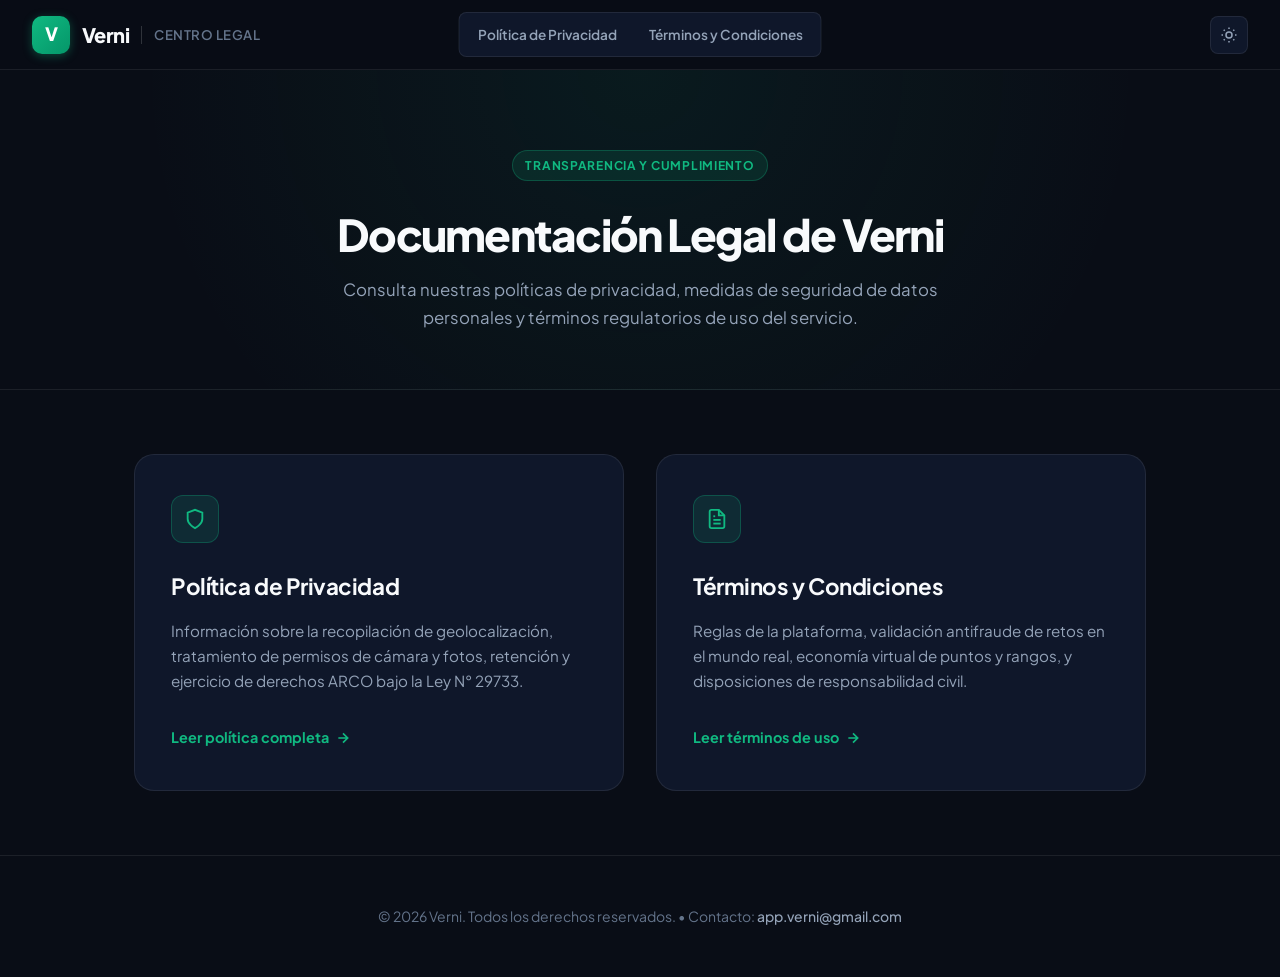
==== index.html @ b63ef439 "feat: inicializar portal legal verni" ====
<!DOCTYPE html>
<html lang="es">
<head>
  <meta charset="UTF-8">
  <meta name="viewport" content="width=device-width, initial-scale=1.0">
  <title>Portal Legal | Verni</title>
  <meta name="description" content="Términos y Condiciones de Uso y Política de Privacidad de la aplicación móvil Verni.">
  <link rel="stylesheet" href="style.css">
</head>
<body>

  <!-- Navbar -->
  <header class="navbar">
    <a href="index.html" class="nav-brand">
      <div class="brand-badge">V</div>
      <span class="brand-name">Verni</span>
      <div class="brand-divider"></div>
      <span class="brand-section">Centro Legal</span>
    </a>
    <nav class="nav-tabs">
      <a href="privacy.html" class="nav-tab">Política de Privacidad</a>
      <a href="terms.html" class="nav-tab">Términos y Condiciones</a>
    </nav>
    <div class="nav-actions">
      <button class="theme-toggle-btn" id="theme-toggle" aria-label="Cambiar tema">
        <svg viewBox="0 0 24 24"><circle cx="12" cy="12" r="4"/><path d="M12 2v2m0 16v2M4.93 4.93l1.41 1.41m11.32 11.32l1.41 1.41M2 12h2m16 0h2M6.34 17.66l-1.41 1.41M19.07 4.93l-1.41 1.41"/></svg>
      </button>
    </div>
  </header>

  <main style="margin-top: var(--header-height);">
    <section class="portal-hero-container">
      <div class="badge-tag">Transparencia y Cumplimiento</div>
      <h1 class="portal-hero-title">Documentación Legal de Verni</h1>
      <p class="portal-hero-subtitle">
        Consulta nuestras políticas de privacidad, medidas de seguridad de datos personales y términos regulatorios de uso del servicio.
      </p>
    </section>

    <div class="portal-grid-container">
      <!-- Card Privacy -->
      <a href="privacy.html" class="portal-card-item">
        <div>
          <div class="card-icon-wrapper">
            <svg viewBox="0 0 24 24">
              <path d="M12 22s8-4 8-10V5l-8-3-8 3v7c0 6 8 10 8 10z"/>
            </svg>
          </div>
          <h2 class="card-title">Política de Privacidad</h2>
          <p class="card-desc">
            Información sobre la recopilación de geolocalización, tratamiento de permisos de cámara y fotos, retención y ejercicio de derechos ARCO bajo la Ley N° 29733.
          </p>
        </div>
        <div class="card-action-link">
          <span>Leer política completa</span>
          <svg viewBox="0 0 24 24"><path d="M5 12h14M12 5l7 7-7 7"/></svg>
        </div>
      </a>

      <!-- Card Terms -->
      <a href="terms.html" class="portal-card-item">
        <div>
          <div class="card-icon-wrapper">
            <svg viewBox="0 0 24 24">
              <path d="M14 2H6a2 2 0 0 0-2 2v16a2 2 0 0 0 2 2h12a2 2 0 0 0 2-2V8z"/>
              <polyline points="14 2 14 8 20 8"/>
              <line x1="16" y1="13" x2="8" y2="13"/>
              <line x1="16" y1="17" x2="8" y2="17"/>
              <polyline points="10 9 9 9 8 9"/>
            </svg>
          </div>
          <h2 class="card-title">Términos y Condiciones</h2>
          <p class="card-desc">
            Reglas de la plataforma, validación antifraude de retos en el mundo real, economía virtual de puntos y rangos, y disposiciones de responsabilidad civil.
          </p>
        </div>
        <div class="card-action-link">
          <span>Leer términos de uso</span>
          <svg viewBox="0 0 24 24"><path d="M5 12h14M12 5l7 7-7 7"/></svg>
        </div>
      </a>
    </div>

    <footer class="footer-wrapper">
      <p>&copy; 2026 Verni. Todos los derechos reservados. &bull; Contacto: <a href="mailto:app.verni@gmail.com">app.verni@gmail.com</a></p>
    </footer>
  </main>

  <script src="app.js"></script>
</body>
</html>
---- style.css ----
@import url('https://fonts.googleapis.com/css2?family=Plus+Jakarta+Sans:wght@300;400;500;600;700;800&family=JetBrains+Mono:wght@400;500&display=swap');

:root {
  --bg-base: #090d16;
  --bg-surface: #0f172a;
  --bg-card: #141f36;
  --bg-card-hover: #1b2949;
  --bg-subtle: #1e293b;
  
  --border-subtle: rgba(255, 255, 255, 0.08);
  --border-strong: rgba(255, 255, 255, 0.16);
  --border-focus: #10b981;

  --text-primary: #f8fafc;
  --text-secondary: #94a3b8;
  --text-muted: #64748b;
  
  --accent-emerald: #10b981;
  --accent-emerald-subtle: rgba(16, 185, 129, 0.12);
  --accent-emerald-border: rgba(16, 185, 129, 0.28);
  --accent-teal: #06b6d4;

  --header-height: 70px;
  --sidebar-width: 290px;
  
  --radius-xs: 6px;
  --radius-sm: 8px;
  --radius-md: 12px;
  --radius-lg: 20px;

  --shadow-subtle: 0 4px 20px -2px rgba(0, 0, 0, 0.5);
  --shadow-glow: 0 0 30px rgba(16, 185, 129, 0.15);
}

[data-theme="light"] {
  --bg-base: #f8fafc;
  --bg-surface: #ffffff;
  --bg-card: #ffffff;
  --bg-card-hover: #f1f5f9;
  --bg-subtle: #e2e8f0;
  
  --border-subtle: rgba(15, 23, 42, 0.08);
  --border-strong: rgba(15, 23, 42, 0.14);
  --border-focus: #059669;

  --text-primary: #0f172a;
  --text-secondary: #475569;
  --text-muted: #94a3b8;
  
  --accent-emerald: #059669;
  --accent-emerald-subtle: rgba(5, 150, 105, 0.08);
  --accent-emerald-border: rgba(5, 150, 105, 0.22);
  --accent-teal: #0891b2;

  --shadow-subtle: 0 4px 20px -2px rgba(15, 23, 42, 0.06);
  --shadow-glow: 0 0 30px rgba(5, 150, 105, 0.08);
}

* {
  box-sizing: border-box;
  margin: 0;
  padding: 0;
}

html {
  scroll-behavior: smooth;
  scroll-padding-top: calc(var(--header-height) + 24px);
}

body {
  font-family: 'Plus Jakarta Sans', -apple-system, BlinkMacSystemFont, 'Segoe UI', Roboto, sans-serif;
  background-color: var(--bg-base);
  color: var(--text-secondary);
  line-height: 1.75;
  -webkit-font-smoothing: antialiased;
  -moz-osx-font-smoothing: grayscale;
}

/* Header & Navbar */
.navbar {
  position: fixed;
  top: 0;
  left: 0;
  right: 0;
  height: var(--header-height);
  background-color: rgba(9, 13, 22, 0.85);
  backdrop-filter: blur(16px);
  -webkit-backdrop-filter: blur(16px);
  border-bottom: 1px solid var(--border-subtle);
  z-index: 1000;
  display: flex;
  align-items: center;
  justify-content: space-between;
  padding: 0 2rem;
  transition: background-color 0.2s ease, border-color 0.2s ease;
}

[data-theme="light"] .navbar {
  background-color: rgba(255, 255, 255, 0.85);
}

.nav-brand {
  display: flex;
  align-items: center;
  gap: 12px;
  text-decoration: none;
}

.nav-brand .brand-badge {
  width: 38px;
  height: 38px;
  background: linear-gradient(135deg, #10b981 0%, #059669 100%);
  border-radius: 10px;
  display: flex;
  align-items: center;
  justify-content: center;
  color: #ffffff;
  font-weight: 800;
  font-size: 1.15rem;
  letter-spacing: -0.02em;
  box-shadow: 0 2px 10px rgba(16, 185, 129, 0.35);
}

.nav-brand .brand-name {
  font-size: 1.25rem;
  font-weight: 800;
  color: var(--text-primary);
  letter-spacing: -0.03em;
}

.nav-brand .brand-divider {
  width: 1px;
  height: 18px;
  background-color: var(--border-strong);
}

.nav-brand .brand-section {
  font-size: 0.825rem;
  font-weight: 600;
  color: var(--text-muted);
  letter-spacing: 0.04em;
  text-transform: uppercase;
}

/* Navigation Segment Controls */
.nav-tabs {
  position: absolute;
  left: 50%;
  transform: translateX(-50%);
  display: flex;
  align-items: center;
  background-color: var(--bg-surface);
  border: 1px solid var(--border-subtle);
  border-radius: var(--radius-sm);
  padding: 4px;
  gap: 4px;
}

.nav-tab {
  padding: 6px 14px;
  border-radius: var(--radius-xs);
  font-size: 0.85rem;
  font-weight: 600;
  color: var(--text-secondary);
  text-decoration: none;
  transition: all 0.15s ease;
  display: inline-flex;
  align-items: center;
  gap: 8px;
}

.nav-tab:hover:not(.active) {
  color: var(--text-primary);
  background-color: var(--bg-card);
}

.nav-tab.active {
  background-color: var(--accent-emerald);
  color: #ffffff;
  box-shadow: 0 2px 8px rgba(16, 185, 129, 0.3);
}

.nav-actions {
  display: flex;
  align-items: center;
  gap: 10px;
}

.theme-toggle-btn {
  background: var(--bg-surface);
  border: 1px solid var(--border-subtle);
  color: var(--text-secondary);
  width: 38px;
  height: 38px;
  border-radius: var(--radius-sm);
  cursor: pointer;
  display: inline-flex;
  align-items: center;
  justify-content: center;
  transition: all 0.15s ease;
}

.theme-toggle-btn:hover {
  color: var(--text-primary);
  border-color: var(--border-strong);
}

.theme-toggle-btn svg {
  width: 18px;
  height: 18px;
  stroke: currentColor;
  stroke-width: 2;
  fill: none;
}

/* Layout */
.layout-wrapper {
  max-width: 1360px;
  margin: var(--header-height) auto 0;
  display: flex;
  min-height: calc(100vh - var(--header-height));
}

/* Sidebar Navigation */
.sidebar {
  width: var(--sidebar-width);
  position: sticky;
  top: var(--header-height);
  height: calc(100vh - var(--header-height));
  overflow-y: auto;
  padding: 2.25rem 1.25rem;
  border-right: 1px solid var(--border-subtle);
  flex-shrink: 0;
}

.sidebar::-webkit-scrollbar {
  width: 5px;
}
.sidebar::-webkit-scrollbar-thumb {
  background: var(--border-strong);
  border-radius: 99px;
}

.sidebar-header {
  font-size: 0.725rem;
  font-weight: 700;
  text-transform: uppercase;
  letter-spacing: 0.1em;
  color: var(--text-muted);
  margin-bottom: 1rem;
  padding-left: 0.75rem;
}

.toc-list {
  list-style: none;
  display: flex;
  flex-direction: column;
  gap: 2px;
}

.toc-item a {
  display: flex;
  align-items: baseline;
  gap: 8px;
  padding: 8px 12px;
  font-size: 0.85rem;
  font-weight: 500;
  color: var(--text-secondary);
  text-decoration: none;
  border-radius: var(--radius-xs);
  transition: all 0.12s ease;
  line-height: 1.4;
}

.toc-item a:hover {
  color: var(--text-primary);
  background-color: var(--bg-card);
}

.toc-item a.active {
  color: var(--accent-emerald);
  font-weight: 600;
  background-color: var(--accent-emerald-subtle);
}

.toc-num {
  font-size: 0.75rem;
  font-weight: 700;
  opacity: 0.7;
}

/* Main Content Area */
.main-content {
  flex: 1;
  padding: 3.5rem 4rem 5rem;
  max-width: 900px;
}

/* Document Header */
.doc-header {
  margin-bottom: 3.5rem;
  padding-bottom: 2rem;
  border-bottom: 1px solid var(--border-subtle);
}

.badge-tag {
  display: inline-flex;
  align-items: center;
  gap: 6px;
  font-size: 0.75rem;
  font-weight: 700;
  text-transform: uppercase;
  letter-spacing: 0.06em;
  color: var(--accent-emerald);
  background-color: var(--accent-emerald-subtle);
  border: 1px solid var(--accent-emerald-border);
  padding: 4px 12px;
  border-radius: 99px;
  margin-bottom: 1.25rem;
}

.doc-title {
  font-size: 2.25rem;
  font-weight: 800;
  color: var(--text-primary);
  letter-spacing: -0.035em;
  line-height: 1.2;
  margin-bottom: 0.75rem;
}

.doc-meta {
  font-size: 0.9rem;
  color: var(--text-muted);
}

/* Legal Sections */
.legal-section {
  margin-bottom: 3rem;
  scroll-margin-top: calc(var(--header-height) + 28px);
}

.legal-section h2 {
  font-size: 1.35rem;
  font-weight: 700;
  color: var(--text-primary);
  letter-spacing: -0.02em;
  margin-bottom: 1.15rem;
  display: flex;
  align-items: baseline;
  gap: 10px;
}

.legal-section h2 .sec-index {
  color: var(--accent-emerald);
  font-weight: 800;
  font-size: 1.15rem;
}

.legal-section h3 {
  font-size: 1.05rem;
  font-weight: 700;
  color: var(--text-primary);
  margin: 1.75rem 0 0.85rem;
}

.legal-section p {
  margin-bottom: 1rem;
  color: var(--text-secondary);
  font-size: 0.975rem;
  line-height: 1.8;
}

.legal-section strong {
  color: var(--text-primary);
  font-weight: 600;
}

.legal-section a {
  color: var(--accent-emerald);
  text-decoration: none;
  font-weight: 500;
}

.legal-section a:hover {
  text-decoration: underline;
}

.legal-section ul {
  list-style: none;
  margin: 1rem 0 1.5rem 0;
  display: flex;
  flex-direction: column;
  gap: 0.75rem;
}

.legal-section ul li {
  position: relative;
  padding-left: 1.5rem;
  font-size: 0.95rem;
  color: var(--text-secondary);
}

.legal-section ul li::before {
  content: "";
  position: absolute;
  left: 0.25rem;
  top: 0.65rem;
  width: 6px;
  height: 6px;
  border-radius: 50%;
  background-color: var(--accent-emerald);
}

/* Permissions Code Badges */
.perm-code {
  font-family: 'JetBrains Mono', monospace;
  font-size: 0.8rem;
  font-weight: 500;
  background-color: var(--bg-card);
  color: var(--accent-emerald);
  border: 1px solid var(--border-subtle);
  padding: 3px 8px;
  border-radius: var(--radius-xs);
  display: inline-block;
  margin-right: 4px;
}

/* Callouts / Highlights */
.callout-box {
  background-color: var(--bg-card);
  border: 1px solid var(--border-subtle);
  border-left: 4px solid var(--accent-emerald);
  border-radius: var(--radius-sm);
  padding: 1.35rem 1.5rem;
  margin: 1.75rem 0;
}

.callout-box .callout-heading {
  font-size: 0.95rem;
  font-weight: 700;
  color: var(--text-primary);
  margin-bottom: 0.5rem;
}

.callout-box p {
  margin-bottom: 0.5rem;
}

.callout-box p:last-child {
  margin-bottom: 0;
}

/* Clean Data Table */
.table-container {
  overflow-x: auto;
  margin: 1.75rem 0;
  border: 1px solid var(--border-subtle);
  border-radius: var(--radius-md);
  background-color: var(--bg-surface);
}

.clean-table {
  width: 100%;
  border-collapse: collapse;
  text-align: left;
  font-size: 0.9rem;
}

.clean-table th {
  background-color: var(--bg-card);
  color: var(--text-primary);
  font-weight: 700;
  padding: 14px 18px;
  border-bottom: 1px solid var(--border-subtle);
  letter-spacing: 0.02em;
  font-size: 0.825rem;
  text-transform: uppercase;
}

.clean-table td {
  padding: 14px 18px;
  border-bottom: 1px solid var(--border-subtle);
  color: var(--text-secondary);
  vertical-align: top;
  line-height: 1.6;
}

.clean-table tr:last-child td {
  border-bottom: none;
}

.clean-table tr:hover td {
  background-color: var(--bg-card);
}

/* Portal Landing Cards */
.portal-hero-container {
  text-align: center;
  padding: 5rem 1.5rem 3.5rem;
  border-bottom: 1px solid var(--border-subtle);
  background: radial-gradient(circle at 50% 0%, rgba(16, 185, 129, 0.08), transparent 70%);
}

.portal-hero-title {
  font-size: 2.75rem;
  font-weight: 800;
  color: var(--text-primary);
  letter-spacing: -0.04em;
  margin-top: 0.5rem;
  line-height: 1.15;
}

.portal-hero-subtitle {
  font-size: 1.05rem;
  color: var(--text-secondary);
  max-width: 620px;
  margin: 1rem auto 0;
  line-height: 1.7;
}

.portal-grid-container {
  display: grid;
  grid-template-columns: repeat(auto-fit, minmax(340px, 1fr));
  gap: 2rem;
  max-width: 1060px;
  margin: 4rem auto;
  padding: 0 1.5rem;
}

.portal-card-item {
  background-color: var(--bg-surface);
  border: 1px solid var(--border-subtle);
  border-radius: var(--radius-lg);
  padding: 2.5rem 2.25rem;
  text-decoration: none;
  display: flex;
  flex-direction: column;
  justify-content: space-between;
  transition: all 0.2s ease;
  position: relative;
  overflow: hidden;
}

.portal-card-item::before {
  content: "";
  position: absolute;
  top: 0;
  left: 0;
  right: 0;
  height: 2px;
  background: linear-gradient(90deg, transparent, var(--accent-emerald), transparent);
  opacity: 0;
  transition: opacity 0.2s ease;
}

.portal-card-item:hover {
  transform: translateY(-4px);
  border-color: var(--border-strong);
  background-color: var(--bg-card);
  box-shadow: var(--shadow-subtle);
}

.portal-card-item:hover::before {
  opacity: 1;
}

.card-icon-wrapper {
  width: 48px;
  height: 48px;
  border-radius: var(--radius-md);
  background-color: var(--accent-emerald-subtle);
  border: 1px solid var(--accent-emerald-border);
  display: inline-flex;
  align-items: center;
  justify-content: center;
  color: var(--accent-emerald);
  margin-bottom: 1.5rem;
}

.card-icon-wrapper svg {
  width: 22px;
  height: 22px;
  stroke: currentColor;
  stroke-width: 2;
  fill: none;
}

.card-title {
  font-size: 1.4rem;
  font-weight: 700;
  color: var(--text-primary);
  letter-spacing: -0.02em;
  margin-bottom: 0.75rem;
}

.card-desc {
  font-size: 0.95rem;
  color: var(--text-secondary);
  line-height: 1.65;
  margin-bottom: 2rem;
}

.card-action-link {
  font-size: 0.9rem;
  font-weight: 700;
  color: var(--accent-emerald);
  display: inline-flex;
  align-items: center;
  gap: 6px;
}

.card-action-link svg {
  width: 16px;
  height: 16px;
  stroke: currentColor;
  stroke-width: 2.5;
  fill: none;
  transition: transform 0.15s ease;
}

.portal-card-item:hover .card-action-link svg {
  transform: translateX(4px);
}

/* Footer */
.footer-wrapper {
  border-top: 1px solid var(--border-subtle);
  padding: 3rem 1.5rem;
  text-align: center;
  color: var(--text-muted);
  font-size: 0.875rem;
  margin-top: 4rem;
}

.footer-wrapper a {
  color: var(--text-secondary);
  text-decoration: none;
  font-weight: 500;
}

.footer-wrapper a:hover {
  color: var(--accent-emerald);
}

/* Scroll To Top */
.scroll-top-btn {
  position: fixed;
  bottom: 2rem;
  right: 2rem;
  width: 42px;
  height: 42px;
  border-radius: var(--radius-sm);
  background-color: var(--bg-surface);
  border: 1px solid var(--border-strong);
  color: var(--text-secondary);
  box-shadow: var(--shadow-subtle);
  cursor: pointer;
  display: inline-flex;
  align-items: center;
  justify-content: center;
  opacity: 0;
  visibility: hidden;
  transition: all 0.2s ease;
  z-index: 900;
}

.scroll-top-btn.visible {
  opacity: 1;
  visibility: visible;
}

.scroll-top-btn:hover {
  color: var(--accent-emerald);
  border-color: var(--accent-emerald);
}

.scroll-top-btn svg {
  width: 18px;
  height: 18px;
  stroke: currentColor;
  stroke-width: 2.5;
  fill: none;
}

/* Responsive */
@media (max-width: 1024px) {
  .sidebar {
    display: none;
  }
  .main-content {
    padding: 2.5rem 1.5rem;
  }
}

@media (max-width: 640px) {
  .navbar {
    padding: 0 0.75rem;
  }
  .brand-name, .brand-divider, .brand-section {
    display: none;
  }
  .nav-tabs {
    position: static;
    transform: none;
  }
  .doc-title {
    font-size: 1.85rem;
  }
  .portal-hero-title {
    font-size: 2rem;
  }
  .nav-tab {
    padding: 6px 10px;
    font-size: 0.78rem;
  }
}
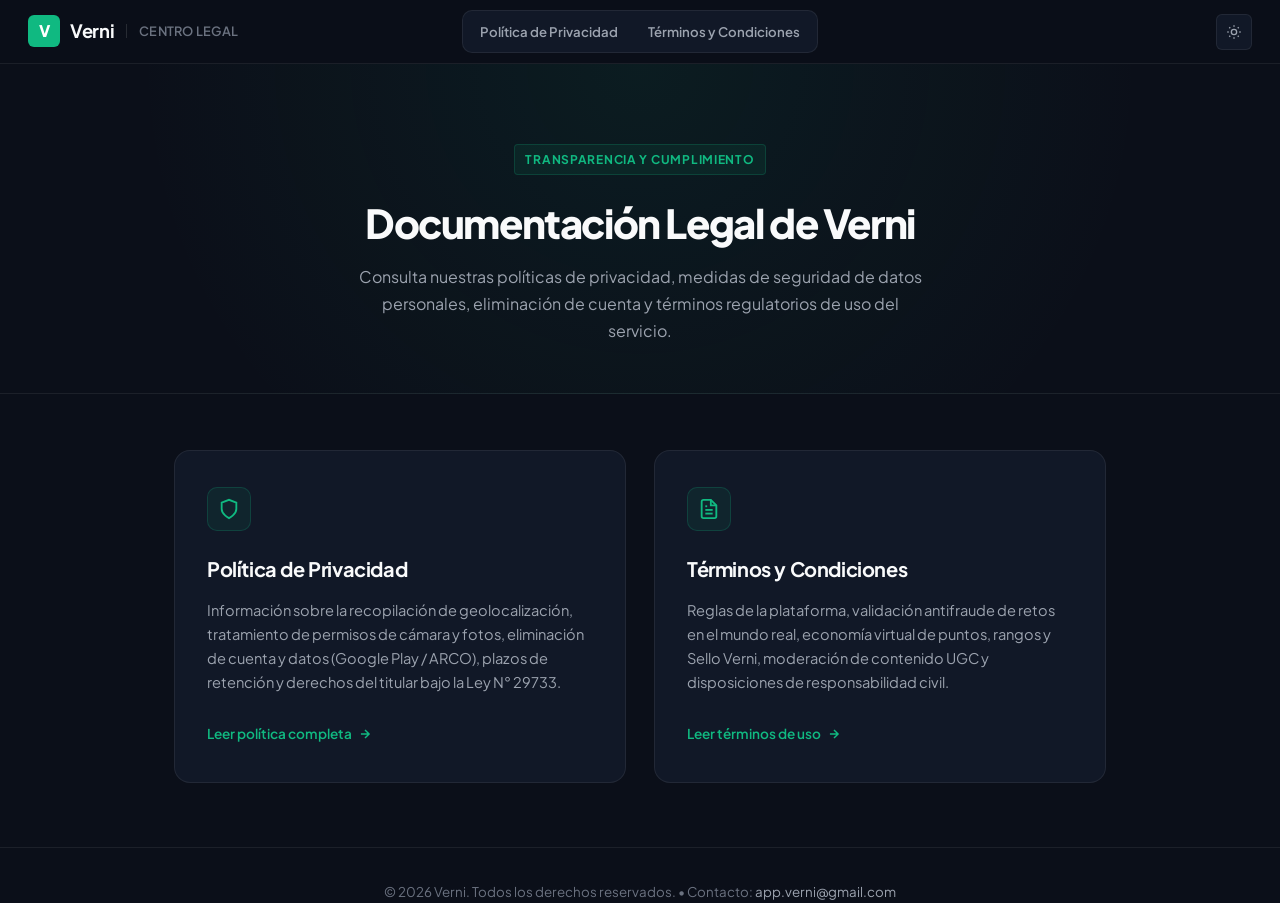
==== commit 45dcf992: "docs: actualizar politicas de privacidad con ancla delete-account y diseno responsive" ====
--- a/index.html
+++ b/index.html
@@ -3,7 +3,7 @@
 <head>
   <meta charset="UTF-8">
   <meta name="viewport" content="width=device-width, initial-scale=1.0">
-  <title>Portal Legal | Verni</title>
+  <title>Centro Legal y Normativo | Verni</title>
   <meta name="description" content="Términos y Condiciones de Uso y Política de Privacidad de la aplicación móvil Verni.">
   <link rel="stylesheet" href="style.css">
 </head>
@@ -18,8 +18,14 @@
       <span class="brand-section">Centro Legal</span>
     </a>
     <nav class="nav-tabs">
-      <a href="privacy.html" class="nav-tab">Política de Privacidad</a>
-      <a href="terms.html" class="nav-tab">Términos y Condiciones</a>
+      <a href="privacy.html" class="nav-tab">
+        <span class="nav-tab-full">Política de Privacidad</span>
+        <span class="nav-tab-short">Privacidad</span>
+      </a>
+      <a href="terms.html" class="nav-tab">
+        <span class="nav-tab-full">Términos y Condiciones</span>
+        <span class="nav-tab-short">Términos</span>
+      </a>
     </nav>
     <div class="nav-actions">
       <button class="theme-toggle-btn" id="theme-toggle" aria-label="Cambiar tema">
@@ -33,7 +39,7 @@
       <div class="badge-tag">Transparencia y Cumplimiento</div>
       <h1 class="portal-hero-title">Documentación Legal de Verni</h1>
       <p class="portal-hero-subtitle">
-        Consulta nuestras políticas de privacidad, medidas de seguridad de datos personales y términos regulatorios de uso del servicio.
+        Consulta nuestras políticas de privacidad, medidas de seguridad de datos personales, eliminación de cuenta y términos regulatorios de uso del servicio.
       </p>
     </section>
 
@@ -48,7 +54,7 @@
           </div>
           <h2 class="card-title">Política de Privacidad</h2>
           <p class="card-desc">
-            Información sobre la recopilación de geolocalización, tratamiento de permisos de cámara y fotos, retención y ejercicio de derechos ARCO bajo la Ley N° 29733.
+            Información sobre la recopilación de geolocalización, tratamiento de permisos de cámara y fotos, eliminación de cuenta y datos (Google Play / ARCO), plazos de retención y derechos del titular bajo la Ley N° 29733.
           </p>
         </div>
         <div class="card-action-link">
@@ -71,7 +77,7 @@
           </div>
           <h2 class="card-title">Términos y Condiciones</h2>
           <p class="card-desc">
-            Reglas de la plataforma, validación antifraude de retos en el mundo real, economía virtual de puntos y rangos, y disposiciones de responsabilidad civil.
+            Reglas de la plataforma, validación antifraude de retos en el mundo real, economía virtual de puntos, rangos y Sello Verni, moderación de contenido UGC y disposiciones de responsabilidad civil.
           </p>
         </div>
         <div class="card-action-link">
--- a/style.css
+++ b/style.css
@@ -1,59 +1,58 @@
-@import url('https://fonts.googleapis.com/css2?family=Plus+Jakarta+Sans:wght@300;400;500;600;700;800&family=JetBrains+Mono:wght@400;500&display=swap');
+@import url('https://fonts.googleapis.com/css2?family=Plus+Jakarta+Sans:ital,wght@0,400;0,500;0,600;0,700;0,800;1,400&family=JetBrains+Mono:wght@400;500&display=swap');
 
 :root {
-  --bg-base: #090d16;
-  --bg-surface: #0f172a;
-  --bg-card: #141f36;
-  --bg-card-hover: #1b2949;
-  --bg-subtle: #1e293b;
+  /* Dark Theme (Default) */
+  --bg-base: #0b0f19;
+  --bg-surface: #111827;
+  --bg-card: #162032;
+  --bg-card-subtle: #1a253c;
+  --bg-accent-soft: rgba(16, 185, 129, 0.08);
   
-  --border-subtle: rgba(255, 255, 255, 0.08);
-  --border-strong: rgba(255, 255, 255, 0.16);
+  --border-subtle: rgba(255, 255, 255, 0.07);
+  --border-medium: rgba(255, 255, 255, 0.12);
   --border-focus: #10b981;
 
-  --text-primary: #f8fafc;
-  --text-secondary: #94a3b8;
-  --text-muted: #64748b;
+  --text-primary: #f9fafb;
+  --text-secondary: #9ca3af;
+  --text-muted: #6b7280;
+  --text-inverse: #0b0f19;
   
   --accent-emerald: #10b981;
-  --accent-emerald-subtle: rgba(16, 185, 129, 0.12);
-  --accent-emerald-border: rgba(16, 185, 129, 0.28);
-  --accent-teal: #06b6d4;
-
-  --header-height: 70px;
-  --sidebar-width: 290px;
+  --accent-emerald-dark: #059669;
+  --accent-emerald-glow: rgba(16, 185, 129, 0.18);
   
-  --radius-xs: 6px;
-  --radius-sm: 8px;
-  --radius-md: 12px;
-  --radius-lg: 20px;
-
-  --shadow-subtle: 0 4px 20px -2px rgba(0, 0, 0, 0.5);
-  --shadow-glow: 0 0 30px rgba(16, 185, 129, 0.15);
+  --header-height: 64px;
+  --sidebar-width: 280px;
+  --content-max-width: 780px;
+  
+  --radius-xs: 4px;
+  --radius-sm: 6px;
+  --radius-md: 10px;
+  --radius-lg: 16px;
+  
+  --font-sans: 'Plus Jakarta Sans', -apple-system, BlinkMacSystemFont, 'Segoe UI', Roboto, Helvetica, Arial, sans-serif;
+  --font-mono: 'JetBrains Mono', ui-monospace, SFMono-Regular, Menlo, Monaco, Consolas, monospace;
 }
 
 [data-theme="light"] {
-  --bg-base: #f8fafc;
+  --bg-base: #fcfdfd;
   --bg-surface: #ffffff;
-  --bg-card: #ffffff;
-  --bg-card-hover: #f1f5f9;
-  --bg-subtle: #e2e8f0;
+  --bg-card: #f8fafc;
+  --bg-card-subtle: #f1f5f9;
+  --bg-accent-soft: rgba(16, 185, 129, 0.07);
   
-  --border-subtle: rgba(15, 23, 42, 0.08);
-  --border-strong: rgba(15, 23, 42, 0.14);
+  --border-subtle: #e2e8f0;
+  --border-medium: #cbd5e1;
   --border-focus: #059669;
 
   --text-primary: #0f172a;
   --text-secondary: #475569;
   --text-muted: #94a3b8;
+  --text-inverse: #ffffff;
   
   --accent-emerald: #059669;
-  --accent-emerald-subtle: rgba(5, 150, 105, 0.08);
-  --accent-emerald-border: rgba(5, 150, 105, 0.22);
-  --accent-teal: #0891b2;
-
-  --shadow-subtle: 0 4px 20px -2px rgba(15, 23, 42, 0.06);
-  --shadow-glow: 0 0 30px rgba(5, 150, 105, 0.08);
+  --accent-emerald-dark: #047857;
+  --accent-emerald-glow: rgba(5, 150, 105, 0.12);
 }
 
 * {
@@ -64,85 +63,94 @@
 
 html {
   scroll-behavior: smooth;
-  scroll-padding-top: calc(var(--header-height) + 24px);
+  scroll-padding-top: calc(var(--header-height) + 32px);
+  width: 100%;
+  max-width: 100vw;
+  overflow-x: hidden;
 }
 
 body {
-  font-family: 'Plus Jakarta Sans', -apple-system, BlinkMacSystemFont, 'Segoe UI', Roboto, sans-serif;
+  font-family: var(--font-sans);
   background-color: var(--bg-base);
   color: var(--text-secondary);
   line-height: 1.75;
   -webkit-font-smoothing: antialiased;
   -moz-osx-font-smoothing: grayscale;
-}
-
-/* Header & Navbar */
+  width: 100%;
+  max-width: 100vw;
+  overflow-x: hidden;
+  transition: background-color 0.25s ease, color 0.25s ease;
+}
+
+/* ─────────────────────────────────────────────────────────────
+   Header & Navbar (Clean, Corporate, Glassmorphism)
+   ───────────────────────────────────────────────────────────── */
 .navbar {
   position: fixed;
   top: 0;
   left: 0;
   right: 0;
   height: var(--header-height);
-  background-color: rgba(9, 13, 22, 0.85);
-  backdrop-filter: blur(16px);
-  -webkit-backdrop-filter: blur(16px);
+  background-color: rgba(11, 15, 25, 0.88);
+  backdrop-filter: blur(14px);
+  -webkit-backdrop-filter: blur(14px);
   border-bottom: 1px solid var(--border-subtle);
   z-index: 1000;
   display: flex;
   align-items: center;
   justify-content: space-between;
-  padding: 0 2rem;
-  transition: background-color 0.2s ease, border-color 0.2s ease;
+  padding: 0 1.75rem;
+  transition: background-color 0.25s ease, border-color 0.25s ease;
 }
 
 [data-theme="light"] .navbar {
-  background-color: rgba(255, 255, 255, 0.85);
+  background-color: rgba(252, 253, 253, 0.88);
 }
 
 .nav-brand {
   display: flex;
   align-items: center;
-  gap: 12px;
+  gap: 10px;
   text-decoration: none;
 }
 
 .nav-brand .brand-badge {
-  width: 38px;
-  height: 38px;
-  background: linear-gradient(135deg, #10b981 0%, #059669 100%);
-  border-radius: 10px;
+  width: 32px;
+  height: 32px;
+  background-color: var(--accent-emerald);
+  border-radius: var(--radius-sm);
   display: flex;
   align-items: center;
   justify-content: center;
   color: #ffffff;
   font-weight: 800;
+  font-size: 1rem;
+  letter-spacing: -0.02em;
+}
+
+.nav-brand .brand-name {
   font-size: 1.15rem;
+  font-weight: 700;
+  color: var(--text-primary);
   letter-spacing: -0.02em;
-  box-shadow: 0 2px 10px rgba(16, 185, 129, 0.35);
-}
-
-.nav-brand .brand-name {
-  font-size: 1.25rem;
-  font-weight: 800;
-  color: var(--text-primary);
-  letter-spacing: -0.03em;
 }
 
 .nav-brand .brand-divider {
   width: 1px;
-  height: 18px;
-  background-color: var(--border-strong);
+  height: 14px;
+  background-color: var(--border-medium);
+  margin: 0 2px;
 }
 
 .nav-brand .brand-section {
-  font-size: 0.825rem;
+  font-size: 0.8rem;
   font-weight: 600;
   color: var(--text-muted);
-  letter-spacing: 0.04em;
+  letter-spacing: 0.02em;
   text-transform: uppercase;
 }
 
-/* Navigation Segment Controls */
+/* Nav Tabs */
 .nav-tabs {
   position: absolute;
   left: 50%;
@@ -151,33 +159,35 @@
   align-items: center;
   background-color: var(--bg-surface);
   border: 1px solid var(--border-subtle);
-  border-radius: var(--radius-sm);
-  padding: 4px;
-  gap: 4px;
+  border-radius: var(--radius-md);
+  padding: 3px;
+  gap: 2px;
 }
 
 .nav-tab {
   padding: 6px 14px;
-  border-radius: var(--radius-xs);
-  font-size: 0.85rem;
+  border-radius: var(--radius-sm);
+  font-size: 0.825rem;
   font-weight: 600;
   color: var(--text-secondary);
   text-decoration: none;
   transition: all 0.15s ease;
   display: inline-flex;
   align-items: center;
-  gap: 8px;
 }
 
 .nav-tab:hover:not(.active) {
   color: var(--text-primary);
-  background-color: var(--bg-card);
+  background-color: var(--bg-card-subtle);
 }
 
 .nav-tab.active {
   background-color: var(--accent-emerald);
   color: #ffffff;
-  box-shadow: 0 2px 8px rgba(16, 185, 129, 0.3);
+}
+
+.nav-tab-short {
+  display: none;
 }
 
 .nav-actions {
@@ -190,8 +200,8 @@
   background: var(--bg-surface);
   border: 1px solid var(--border-subtle);
   color: var(--text-secondary);
-  width: 38px;
-  height: 38px;
+  width: 36px;
+  height: 36px;
   border-radius: var(--radius-sm);
   cursor: pointer;
   display: inline-flex;
@@ -202,74 +212,78 @@
 
 .theme-toggle-btn:hover {
   color: var(--text-primary);
-  border-color: var(--border-strong);
+  border-color: var(--border-medium);
 }
 
 .theme-toggle-btn svg {
-  width: 18px;
-  height: 18px;
+  width: 16px;
+  height: 16px;
   stroke: currentColor;
   stroke-width: 2;
   fill: none;
 }
 
-/* Layout */
+/* ─────────────────────────────────────────────────────────────
+   Main Layout Structure
+   ───────────────────────────────────────────────────────────── */
 .layout-wrapper {
-  max-width: 1360px;
+  max-width: 1240px;
   margin: var(--header-height) auto 0;
   display: flex;
   min-height: calc(100vh - var(--header-height));
-}
-
-/* Sidebar Navigation */
+  position: relative;
+}
+
+/* Sidebar Navigation (TOC) */
 .sidebar {
   width: var(--sidebar-width);
   position: sticky;
   top: var(--header-height);
   height: calc(100vh - var(--header-height));
   overflow-y: auto;
-  padding: 2.25rem 1.25rem;
+  padding: 2.5rem 1.25rem 2rem 1.5rem;
   border-right: 1px solid var(--border-subtle);
   flex-shrink: 0;
 }
 
 .sidebar::-webkit-scrollbar {
-  width: 5px;
+  width: 4px;
 }
 .sidebar::-webkit-scrollbar-thumb {
-  background: var(--border-strong);
-  border-radius: 99px;
+  background: var(--border-medium);
+  border-radius: 4px;
 }
 
 .sidebar-header {
   font-size: 0.725rem;
   font-weight: 700;
   text-transform: uppercase;
-  letter-spacing: 0.1em;
+  letter-spacing: 0.08em;
   color: var(--text-muted);
-  margin-bottom: 1rem;
-  padding-left: 0.75rem;
+  margin-bottom: 1.25rem;
+  padding-left: 0.5rem;
 }
 
 .toc-list {
   list-style: none;
   display: flex;
   flex-direction: column;
-  gap: 2px;
+  gap: 3px;
 }
 
 .toc-item a {
   display: flex;
-  align-items: baseline;
+  align-items: flex-start;
   gap: 8px;
-  padding: 8px 12px;
-  font-size: 0.85rem;
+  padding: 7px 10px;
+  border-radius: var(--radius-sm);
+  color: var(--text-muted);
+  text-decoration: none;
+  font-size: 0.835rem;
   font-weight: 500;
-  color: var(--text-secondary);
-  text-decoration: none;
-  border-radius: var(--radius-xs);
-  transition: all 0.12s ease;
   line-height: 1.4;
+  transition: all 0.15s ease;
+  border-left: 2px solid transparent;
 }
 
 .toc-item a:hover {
@@ -279,21 +293,24 @@
 
 .toc-item a.active {
   color: var(--accent-emerald);
+  background-color: var(--bg-accent-soft);
+  border-left-color: var(--accent-emerald);
   font-weight: 600;
-  background-color: var(--accent-emerald-subtle);
 }
 
 .toc-num {
+  font-family: var(--font-mono);
   font-size: 0.75rem;
-  font-weight: 700;
-  opacity: 0.7;
+  opacity: 0.75;
+  margin-top: 1px;
 }
 
 /* Main Content Area */
 .main-content {
   flex: 1;
-  padding: 3.5rem 4rem 5rem;
-  max-width: 900px;
+  max-width: var(--content-max-width);
+  padding: 3rem 3rem 6rem;
+  margin: 0 auto;
 }
 
 /* Document Header */
@@ -304,19 +321,17 @@
 }
 
 .badge-tag {
-  display: inline-flex;
-  align-items: center;
-  gap: 6px;
+  display: inline-block;
   font-size: 0.75rem;
   font-weight: 700;
   text-transform: uppercase;
   letter-spacing: 0.06em;
   color: var(--accent-emerald);
-  background-color: var(--accent-emerald-subtle);
-  border: 1px solid var(--accent-emerald-border);
-  padding: 4px 12px;
-  border-radius: 99px;
-  margin-bottom: 1.25rem;
+  background-color: var(--bg-accent-soft);
+  border: 1px solid rgba(16, 185, 129, 0.2);
+  padding: 4px 10px;
+  border-radius: var(--radius-xs);
+  margin-bottom: 1rem;
 }
 
 .doc-title {
@@ -325,48 +340,54 @@
   color: var(--text-primary);
   letter-spacing: -0.035em;
   line-height: 1.2;
-  margin-bottom: 0.75rem;
+  margin-bottom: 0.5rem;
 }
 
 .doc-meta {
   font-size: 0.9rem;
   color: var(--text-muted);
-}
-
-/* Legal Sections */
+  font-weight: 500;
+}
+
+/* ─────────────────────────────────────────────────────────────
+   Legal Content Typography & Structure
+   ───────────────────────────────────────────────────────────── */
 .legal-section {
-  margin-bottom: 3rem;
-  scroll-margin-top: calc(var(--header-height) + 28px);
+  margin-bottom: 3.5rem;
+  position: relative;
 }
 
 .legal-section h2 {
-  font-size: 1.35rem;
+  font-size: 1.25rem;
   font-weight: 700;
   color: var(--text-primary);
   letter-spacing: -0.02em;
   margin-bottom: 1.15rem;
   display: flex;
   align-items: baseline;
-  gap: 10px;
+  gap: 8px;
+  line-height: 1.35;
 }
 
 .legal-section h2 .sec-index {
   color: var(--accent-emerald);
   font-weight: 800;
-  font-size: 1.15rem;
+  font-family: var(--font-mono);
+  font-size: 1.05rem;
 }
 
 .legal-section h3 {
-  font-size: 1.05rem;
+  font-size: 0.98rem;
   font-weight: 700;
   color: var(--text-primary);
-  margin: 1.75rem 0 0.85rem;
+  margin: 1.75rem 0 0.75rem;
+  letter-spacing: -0.01em;
 }
 
 .legal-section p {
   margin-bottom: 1rem;
   color: var(--text-secondary);
-  font-size: 0.975rem;
+  font-size: 0.95rem;
   line-height: 1.8;
 }
 
@@ -379,81 +400,118 @@
   color: var(--accent-emerald);
   text-decoration: none;
   font-weight: 500;
+  border-bottom: 1px solid transparent;
+  transition: border-color 0.15s ease;
 }
 
 .legal-section a:hover {
-  text-decoration: underline;
+  border-bottom-color: var(--accent-emerald);
 }
 
 .legal-section ul {
   list-style: none;
-  margin: 1rem 0 1.5rem 0;
+  margin: 0.85rem 0 1.25rem 0;
   display: flex;
   flex-direction: column;
-  gap: 0.75rem;
+  gap: 0.65rem;
 }
 
 .legal-section ul li {
   position: relative;
-  padding-left: 1.5rem;
-  font-size: 0.95rem;
-  color: var(--text-secondary);
+  padding-left: 1.4rem;
+  font-size: 0.935rem;
+  color: var(--text-secondary);
+  line-height: 1.7;
 }
 
 .legal-section ul li::before {
   content: "";
   position: absolute;
-  left: 0.25rem;
+  left: 0.2rem;
   top: 0.65rem;
-  width: 6px;
-  height: 6px;
+  width: 5px;
+  height: 5px;
   border-radius: 50%;
   background-color: var(--accent-emerald);
 }
 
-/* Permissions Code Badges */
-.perm-code {
-  font-family: 'JetBrains Mono', monospace;
-  font-size: 0.8rem;
-  font-weight: 500;
-  background-color: var(--bg-card);
-  color: var(--accent-emerald);
-  border: 1px solid var(--border-subtle);
-  padding: 3px 8px;
-  border-radius: var(--radius-xs);
-  display: inline-block;
-  margin-right: 4px;
-}
-
-/* Callouts / Highlights */
+.legal-section ol {
+  margin: 0.85rem 0 1.25rem 1.4rem;
+  display: flex;
+  flex-direction: column;
+  gap: 0.65rem;
+  color: var(--text-secondary);
+  font-size: 0.935rem;
+  line-height: 1.7;
+}
+
+.legal-section ol li {
+  padding-left: 0.25rem;
+}
+
+/* Callouts / Highlight Boxes */
 .callout-box {
   background-color: var(--bg-card);
   border: 1px solid var(--border-subtle);
-  border-left: 4px solid var(--accent-emerald);
+  border-left: 3px solid var(--accent-emerald);
   border-radius: var(--radius-sm);
-  padding: 1.35rem 1.5rem;
-  margin: 1.75rem 0;
+  padding: 1.25rem 1.4rem;
+  margin: 1.5rem 0;
 }
 
 .callout-box .callout-heading {
-  font-size: 0.95rem;
+  font-size: 0.875rem;
   font-weight: 700;
   color: var(--text-primary);
-  margin-bottom: 0.5rem;
+  margin-bottom: 0.45rem;
+  text-transform: uppercase;
+  letter-spacing: 0.04em;
 }
 
 .callout-box p {
   margin-bottom: 0.5rem;
+  font-size: 0.915rem;
 }
 
 .callout-box p:last-child {
   margin-bottom: 0;
 }
 
-/* Clean Data Table */
+/* Internal Legal Note Box */
+.note-box {
+  background-color: var(--bg-card-subtle);
+  border: 1px dashed var(--border-medium);
+  border-radius: var(--radius-sm);
+  padding: 1rem 1.25rem;
+  margin: 1.25rem 0;
+  font-size: 0.875rem;
+  color: var(--text-muted);
+  line-height: 1.6;
+}
+
+.note-box strong {
+  color: var(--text-secondary);
+}
+
+/* Permissions Code Badges */
+.perm-code {
+  font-family: var(--font-mono);
+  font-size: 0.775rem;
+  font-weight: 500;
+  background-color: var(--bg-card-subtle);
+  color: var(--accent-emerald);
+  border: 1px solid var(--border-subtle);
+  padding: 2px 7px;
+  border-radius: var(--radius-xs);
+  display: inline-block;
+}
+
+/* ─────────────────────────────────────────────────────────────
+   Clean Legal Data Table
+   ───────────────────────────────────────────────────────────── */
 .table-container {
   overflow-x: auto;
-  margin: 1.75rem 0;
+  margin: 1.5rem 0;
   border: 1px solid var(--border-subtle);
   border-radius: var(--radius-md);
   background-color: var(--bg-surface);
@@ -463,22 +521,22 @@
   width: 100%;
   border-collapse: collapse;
   text-align: left;
-  font-size: 0.9rem;
+  font-size: 0.885rem;
 }
 
 .clean-table th {
   background-color: var(--bg-card);
   color: var(--text-primary);
   font-weight: 700;
-  padding: 14px 18px;
+  padding: 12px 16px;
   border-bottom: 1px solid var(--border-subtle);
-  letter-spacing: 0.02em;
-  font-size: 0.825rem;
+  letter-spacing: 0.03em;
+  font-size: 0.785rem;
   text-transform: uppercase;
 }
 
 .clean-table td {
-  padding: 14px 18px;
+  padding: 12px 16px;
   border-bottom: 1px solid var(--border-subtle);
   color: var(--text-secondary);
   vertical-align: top;
@@ -490,40 +548,42 @@
 }
 
 .clean-table tr:hover td {
-  background-color: var(--bg-card);
-}
-
-/* Portal Landing Cards */
+  background-color: var(--bg-card-subtle);
+}
+
+/* ─────────────────────────────────────────────────────────────
+   Portal Landing Page Styles (index.html)
+   ───────────────────────────────────────────────────────────── */
 .portal-hero-container {
   text-align: center;
-  padding: 5rem 1.5rem 3.5rem;
+  padding: 5rem 1.5rem 3rem;
   border-bottom: 1px solid var(--border-subtle);
-  background: radial-gradient(circle at 50% 0%, rgba(16, 185, 129, 0.08), transparent 70%);
+  background: radial-gradient(circle at 50% 0%, var(--bg-accent-soft), transparent 70%);
 }
 
 .portal-hero-title {
-  font-size: 2.75rem;
+  font-size: 2.5rem;
   font-weight: 800;
   color: var(--text-primary);
-  letter-spacing: -0.04em;
+  letter-spacing: -0.035em;
   margin-top: 0.5rem;
-  line-height: 1.15;
+  line-height: 1.2;
 }
 
 .portal-hero-subtitle {
-  font-size: 1.05rem;
-  color: var(--text-secondary);
-  max-width: 620px;
+  font-size: 1rem;
+  color: var(--text-secondary);
+  max-width: 580px;
   margin: 1rem auto 0;
   line-height: 1.7;
 }
 
 .portal-grid-container {
   display: grid;
-  grid-template-columns: repeat(auto-fit, minmax(340px, 1fr));
-  gap: 2rem;
-  max-width: 1060px;
-  margin: 4rem auto;
+  grid-template-columns: repeat(auto-fit, minmax(320px, 1fr));
+  gap: 1.75rem;
+  max-width: 980px;
+  margin: 3.5rem auto;
   padding: 0 1.5rem;
 }
 
@@ -531,62 +591,43 @@
   background-color: var(--bg-surface);
   border: 1px solid var(--border-subtle);
   border-radius: var(--radius-lg);
-  padding: 2.5rem 2.25rem;
+  padding: 2.25rem 2rem;
   text-decoration: none;
   display: flex;
   flex-direction: column;
   justify-content: space-between;
   transition: all 0.2s ease;
   position: relative;
-  overflow: hidden;
-}
-
-.portal-card-item::before {
-  content: "";
-  position: absolute;
-  top: 0;
-  left: 0;
-  right: 0;
-  height: 2px;
-  background: linear-gradient(90deg, transparent, var(--accent-emerald), transparent);
-  opacity: 0;
-  transition: opacity 0.2s ease;
 }
 
 .portal-card-item:hover {
-  transform: translateY(-4px);
-  border-color: var(--border-strong);
+  border-color: var(--border-medium);
   background-color: var(--bg-card);
-  box-shadow: var(--shadow-subtle);
-}
-
-.portal-card-item:hover::before {
-  opacity: 1;
+  transform: translateY(-2px);
 }
 
 .card-icon-wrapper {
-  width: 48px;
-  height: 48px;
+  width: 44px;
+  height: 44px;
   border-radius: var(--radius-md);
-  background-color: var(--accent-emerald-subtle);
-  border: 1px solid var(--accent-emerald-border);
-  display: inline-flex;
+  background-color: var(--bg-accent-soft);
+  border: 1px solid rgba(16, 185, 129, 0.2);
+  display: flex;
   align-items: center;
   justify-content: center;
-  color: var(--accent-emerald);
-  margin-bottom: 1.5rem;
+  margin-bottom: 1.25rem;
 }
 
 .card-icon-wrapper svg {
   width: 22px;
   height: 22px;
-  stroke: currentColor;
+  stroke: var(--accent-emerald);
   stroke-width: 2;
   fill: none;
 }
 
 .card-title {
-  font-size: 1.4rem;
+  font-size: 1.25rem;
   font-weight: 700;
   color: var(--text-primary);
   letter-spacing: -0.02em;
@@ -594,24 +635,24 @@
 }
 
 .card-desc {
-  font-size: 0.95rem;
+  font-size: 0.915rem;
   color: var(--text-secondary);
   line-height: 1.65;
-  margin-bottom: 2rem;
+  margin-bottom: 1.75rem;
 }
 
 .card-action-link {
-  font-size: 0.9rem;
-  font-weight: 700;
+  font-size: 0.85rem;
+  font-weight: 600;
   color: var(--accent-emerald);
-  display: inline-flex;
+  display: flex;
   align-items: center;
   gap: 6px;
 }
 
 .card-action-link svg {
-  width: 16px;
-  height: 16px;
+  width: 14px;
+  height: 14px;
   stroke: currentColor;
   stroke-width: 2.5;
   fill: none;
@@ -619,45 +660,44 @@
 }
 
 .portal-card-item:hover .card-action-link svg {
-  transform: translateX(4px);
-}
-
-/* Footer */
+  transform: translateX(3px);
+}
+
+/* ─────────────────────────────────────────────────────────────
+   Footer & Controls
+   ───────────────────────────────────────────────────────────── */
 .footer-wrapper {
+  margin-top: 4rem;
+  padding-top: 2rem;
   border-top: 1px solid var(--border-subtle);
-  padding: 3rem 1.5rem;
+  font-size: 0.835rem;
+  color: var(--text-muted);
   text-align: center;
-  color: var(--text-muted);
-  font-size: 0.875rem;
-  margin-top: 4rem;
 }
 
 .footer-wrapper a {
   color: var(--text-secondary);
   text-decoration: none;
-  font-weight: 500;
 }
 
 .footer-wrapper a:hover {
   color: var(--accent-emerald);
 }
 
-/* Scroll To Top */
 .scroll-top-btn {
   position: fixed;
-  bottom: 2rem;
-  right: 2rem;
-  width: 42px;
-  height: 42px;
+  bottom: 24px;
+  right: 24px;
+  width: 38px;
+  height: 38px;
   border-radius: var(--radius-sm);
   background-color: var(--bg-surface);
-  border: 1px solid var(--border-strong);
-  color: var(--text-secondary);
-  box-shadow: var(--shadow-subtle);
+  border: 1px solid var(--border-subtle);
+  color: var(--text-secondary);
+  display: flex;
+  align-items: center;
+  justify-content: center;
   cursor: pointer;
-  display: inline-flex;
-  align-items: center;
-  justify-content: center;
   opacity: 0;
   visibility: hidden;
   transition: all 0.2s ease;
@@ -670,38 +710,42 @@
 }
 
 .scroll-top-btn:hover {
-  color: var(--accent-emerald);
-  border-color: var(--accent-emerald);
+  color: var(--text-primary);
+  border-color: var(--border-medium);
 }
 
 .scroll-top-btn svg {
-  width: 18px;
-  height: 18px;
+  width: 16px;
+  height: 16px;
   stroke: currentColor;
-  stroke-width: 2.5;
+  stroke-width: 2;
   fill: none;
 }
 
-/* Responsive */
-@media (max-width: 1024px) {
+/* ─────────────────────────────────────────────────────────────
+   Responsive Design
+   ───────────────────────────────────────────────────────────── */
+@media (max-width: 960px) {
   .sidebar {
     display: none;
   }
   .main-content {
-    padding: 2.5rem 1.5rem;
+    padding: 2.5rem 1.5rem 5rem;
+  }
+  .nav-tab-full {
+    display: none;
+  }
+  .nav-tab-short {
+    display: inline;
   }
 }
 
 @media (max-width: 640px) {
   .navbar {
-    padding: 0 0.75rem;
+    padding: 0 1rem;
   }
-  .brand-name, .brand-divider, .brand-section {
+  .brand-section, .brand-divider {
     display: none;
-  }
-  .nav-tabs {
-    position: static;
-    transform: none;
   }
   .doc-title {
     font-size: 1.85rem;
@@ -709,8 +753,4 @@
   .portal-hero-title {
     font-size: 2rem;
   }
-  .nav-tab {
-    padding: 6px 10px;
-    font-size: 0.78rem;
-  }
-}
+}
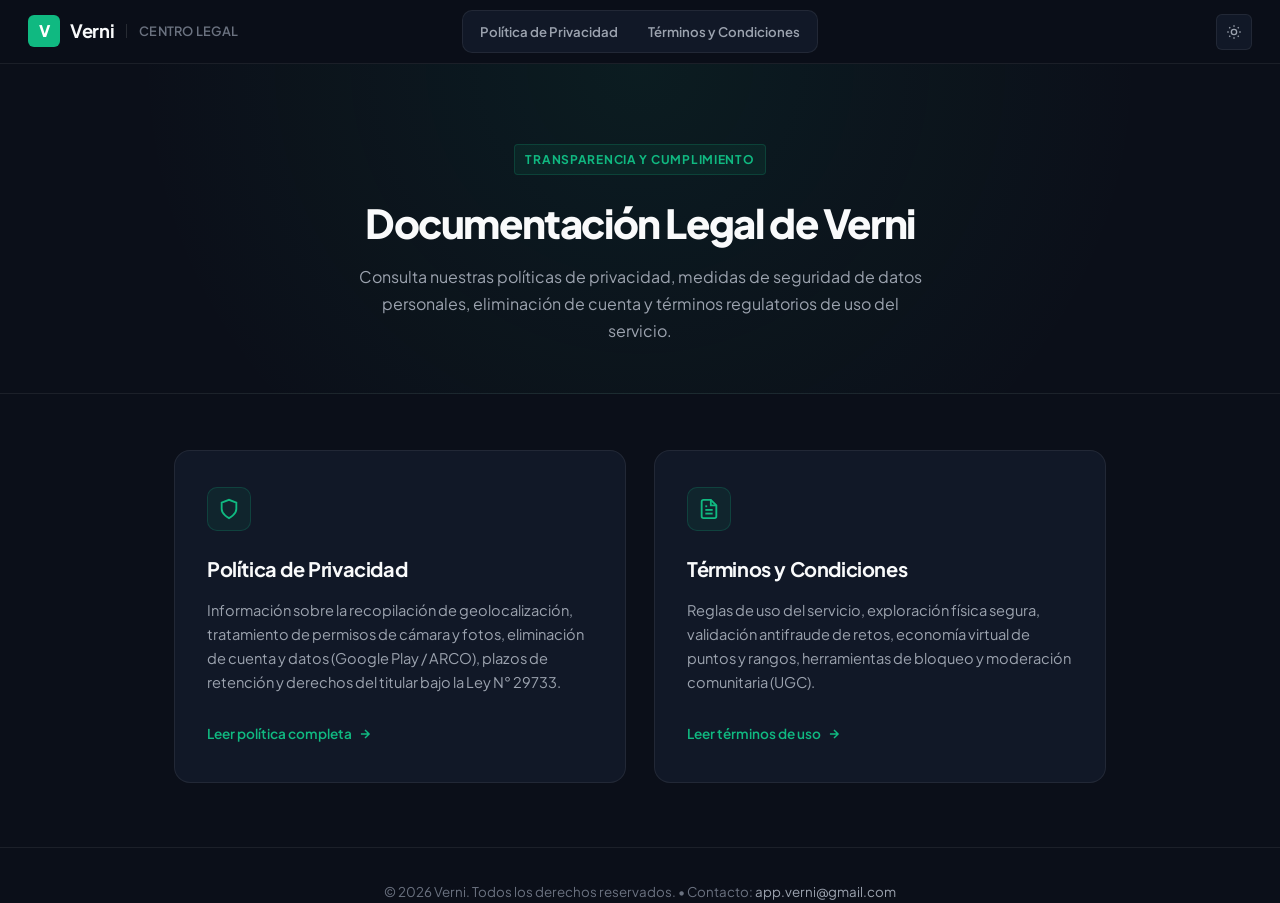
==== commit 8c6056c2: "docs(terms): blindaje legal integral y alineacion con App Store EULA y Google Play" ====
--- a/index.html
+++ b/index.html
@@ -77,7 +77,7 @@
           </div>
           <h2 class="card-title">Términos y Condiciones</h2>
           <p class="card-desc">
-            Reglas de la plataforma, validación antifraude de retos en el mundo real, economía virtual de puntos, rangos y Sello Verni, moderación de contenido UGC y disposiciones de responsabilidad civil.
+            Reglas de uso del servicio, exploración física segura, validación antifraude de retos, economía virtual de puntos y rangos, herramientas de bloqueo y moderación comunitaria (UGC).
           </p>
         </div>
         <div class="card-action-link">
